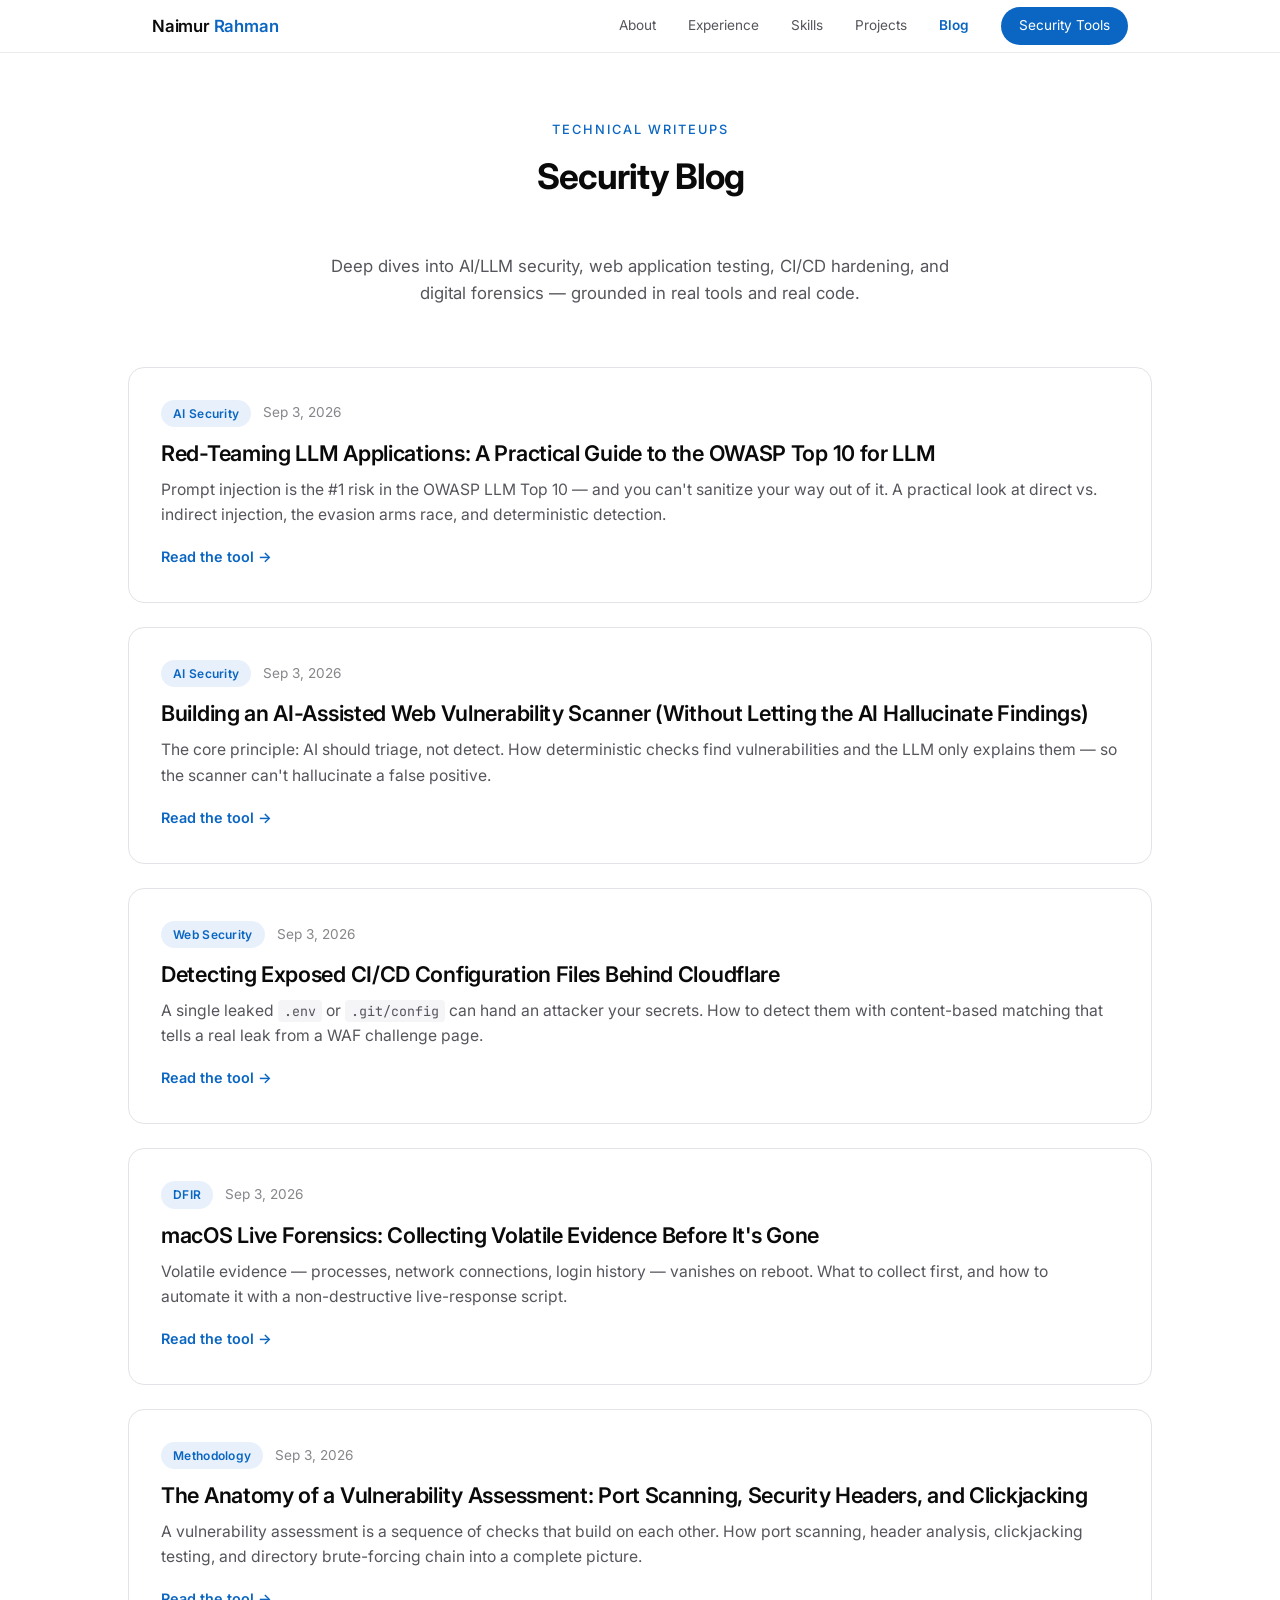
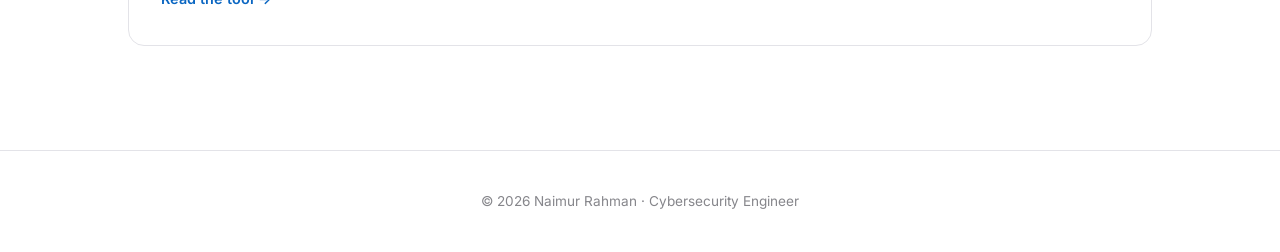
==== blog.html @ 27b48633 "Add security blog page with 5 technical writeups + SEO" ====
<!DOCTYPE html>
<html lang="en">
<head>
<meta charset="UTF-8">
<meta name="viewport" content="width=device-width, initial-scale=1.0">
<title>Security Blog — Naimur Rahman | AI Security, Pentesting &amp; Forensics Writeups</title>
<meta name="description" content="Technical security writeups by Naimur Rahman — LLM red-teaming, AI-assisted vulnerability scanning, CI/CD config disclosure, macOS forensics, and vulnerability assessment methodology.">
<meta name="keywords" content="LLM security, prompt injection, AI red teaming, vulnerability scanner, CI/CD security, macOS forensics, penetration testing writeup, security blog, Naimur Rahman">
<meta name="author" content="Naimur Rahman">
<meta name="robots" content="index, follow, max-image-preview:large, max-snippet:-1">
<meta name="theme-color" content="#0a66c2">
<link rel="canonical" href="https://naimurrahman04.github.io/blog.html">

<!-- Open Graph -->
<meta property="og:type" content="website">
<meta property="og:site_name" content="Naimur Rahman — Cybersecurity Engineer">
<meta property="og:title" content="Security Blog — Naimur Rahman">
<meta property="og:description" content="Technical writeups on LLM security, AI-assisted scanning, CI/CD disclosure, macOS forensics, and vulnerability assessment.">
<meta property="og:url" content="https://naimurrahman04.github.io/blog.html">
<meta property="og:image" content="https://naimurrahman04.github.io/og-image.png">
<meta property="og:image:width" content="1200">
<meta property="og:image:height" content="630">
<meta property="og:image:alt" content="Naimur Rahman — Cybersecurity Engineer portfolio">
<meta property="og:locale" content="en_US">

<!-- Twitter Card -->
<meta name="twitter:card" content="summary_large_image">
<meta name="twitter:title" content="Security Blog — Naimur Rahman">
<meta name="twitter:description" content="Technical writeups on LLM security, AI-assisted scanning, CI/CD disclosure, macOS forensics, and vulnerability assessment.">
<meta name="twitter:image" content="https://naimurrahman04.github.io/og-image.png">
<meta name="twitter:image:alt" content="Naimur Rahman — Cybersecurity Engineer portfolio">

<!-- Favicon -->
<link rel="icon" type="image/svg+xml" href="favicon.svg">
<link rel="apple-touch-icon" href="apple-touch-icon.png">

<!-- Fonts -->
<link rel="preconnect" href="https://fonts.googleapis.com">
<link rel="preconnect" href="https://fonts.gstatic.com" crossorigin>
<link href="https://fonts.googleapis.com/css2?family=Inter:wght@300;400;500;600;700&family=JetBrains+Mono:wght@400;500&display=swap" rel="stylesheet">
<link rel="stylesheet" href="style.css">
<link rel="stylesheet" href="blog.css">

<!-- Structured Data: Blog -->
<script type="application/ld+json">
{
  "@context": "https://schema.org",
  "@type": "Blog",
  "name": "Naimur Rahman — Security Blog",
  "url": "https://naimurrahman04.github.io/blog.html",
  "author": {
    "@type": "Person",
    "name": "Naimur Rahman",
    "url": "https://naimurrahman04.github.io/"
  },
  "blogPost": [
    {
      "@type": "BlogPosting",
      "headline": "Red-Teaming LLM Applications: A Practical Guide to the OWASP Top 10 for LLM",
      "url": "https://naimurrahman04.github.io/blog.html#llm-sec",
      "datePublished": "2026-09-03",
      "author": {"@type": "Person", "name": "Naimur Rahman"},
      "keywords": "LLM security, prompt injection, OWASP LLM Top 10, AI red teaming"
    },
    {
      "@type": "BlogPosting",
      "headline": "Building an AI-Assisted Web Vulnerability Scanner (Without Letting the AI Hallucinate Findings)",
      "url": "https://naimurrahman04.github.io/blog.html#ai-vapt",
      "datePublished": "2026-09-03",
      "author": {"@type": "Person", "name": "Naimur Rahman"},
      "keywords": "AI security, vulnerability scanner, LLM triage, web security"
    },
    {
      "@type": "BlogPosting",
      "headline": "Detecting Exposed CI/CD Configuration Files Behind Cloudflare",
      "url": "https://naimurrahman04.github.io/blog.html#cicd",
      "datePublished": "2026-09-03",
      "author": {"@type": "Person", "name": "Naimur Rahman"},
      "keywords": "CI/CD security, Cloudflare, Nuclei, config disclosure"
    },
    {
      "@type": "BlogPosting",
      "headline": "macOS Live Forensics: Collecting Volatile Evidence Before It's Gone",
      "url": "https://naimurrahman04.github.io/blog.html#mac-forensic",
      "datePublished": "2026-09-03",
      "author": {"@type": "Person", "name": "Naimur Rahman"},
      "keywords": "macOS forensics, DFIR, live response, incident response"
    },
    {
      "@type": "BlogPosting",
      "headline": "The Anatomy of a Vulnerability Assessment: Port Scanning, Security Headers, and Clickjacking",
      "url": "https://naimurrahman04.github.io/blog.html#va-master",
      "datePublished": "2026-09-03",
      "author": {"@type": "Person", "name": "Naimur Rahman"},
      "keywords": "vulnerability assessment, port scanning, security headers, clickjacking"
    }
  ]
}
</script>
</head>
<body>

<nav class="nav" id="nav">
  <div class="nav-inner">
    <a href="index.html" class="logo">Naimur<span class="logo-accent"> Rahman</span></a>
    <button class="hamburger" id="hamburger" aria-label="Menu">
      <span></span><span></span><span></span>
    </button>
    <div class="nav-links" id="navLinks">
      <a href="index.html#about">About</a>
      <a href="index.html#experience">Experience</a>
      <a href="index.html#skills">Skills</a>
      <a href="index.html#projects">Projects</a>
      <a href="blog.html" class="active">Blog</a>
      <a href="tools.html" class="nav-cta">Security Tools</a>
    </div>
  </div>
</nav>

<header class="blog-hero">
  <div class="section-inner">
    <span class="section-eyebrow">Technical Writeups</span>
    <h1 class="section-title">Security Blog</h1>
    <p class="blog-intro">Deep dives into AI/LLM security, web application testing, CI/CD hardening, and digital forensics — grounded in real tools and real code.</p>
  </div>
</header>

<main class="blog-list">
  <div class="section-inner">

    <article class="blog-card" id="llm-sec">
      <div class="blog-meta">
        <span class="blog-tag">AI Security</span>
        <span class="blog-date">Sep 3, 2026</span>
      </div>
      <h2>Red-Teaming LLM Applications: A Practical Guide to the OWASP Top 10 for LLM</h2>
      <p>Prompt injection is the #1 risk in the OWASP LLM Top 10 — and you can't sanitize your way out of it. A practical look at direct vs. indirect injection, the evasion arms race, and deterministic detection.</p>
      <a class="blog-read" href="https://github.com/naimurrahman04/llm-sec" target="_blank" rel="noopener">Read the tool →</a>
    </article>

    <article class="blog-card" id="ai-vapt">
      <div class="blog-meta">
        <span class="blog-tag">AI Security</span>
        <span class="blog-date">Sep 3, 2026</span>
      </div>
      <h2>Building an AI-Assisted Web Vulnerability Scanner (Without Letting the AI Hallucinate Findings)</h2>
      <p>The core principle: AI should triage, not detect. How deterministic checks find vulnerabilities and the LLM only explains them — so the scanner can't hallucinate a false positive.</p>
      <a class="blog-read" href="https://github.com/naimurrahman04/ai-vapt" target="_blank" rel="noopener">Read the tool →</a>
    </article>

    <article class="blog-card" id="cicd">
      <div class="blog-meta">
        <span class="blog-tag">Web Security</span>
        <span class="blog-date">Sep 3, 2026</span>
      </div>
      <h2>Detecting Exposed CI/CD Configuration Files Behind Cloudflare</h2>
      <p>A single leaked <code>.env</code> or <code>.git/config</code> can hand an attacker your secrets. How to detect them with content-based matching that tells a real leak from a WAF challenge page.</p>
      <a class="blog-read" href="https://github.com/naimurrahman04/cicd-config-disclosure" target="_blank" rel="noopener">Read the tool →</a>
    </article>

    <article class="blog-card" id="mac-forensic">
      <div class="blog-meta">
        <span class="blog-tag">DFIR</span>
        <span class="blog-date">Sep 3, 2026</span>
      </div>
      <h2>macOS Live Forensics: Collecting Volatile Evidence Before It's Gone</h2>
      <p>Volatile evidence — processes, network connections, login history — vanishes on reboot. What to collect first, and how to automate it with a non-destructive live-response script.</p>
      <a class="blog-read" href="https://github.com/naimurrahman04/mac-forensic" target="_blank" rel="noopener">Read the tool →</a>
    </article>

    <article class="blog-card" id="va-master">
      <div class="blog-meta">
        <span class="blog-tag">Methodology</span>
        <span class="blog-date">Sep 3, 2026</span>
      </div>
      <h2>The Anatomy of a Vulnerability Assessment: Port Scanning, Security Headers, and Clickjacking</h2>
      <p>A vulnerability assessment is a sequence of checks that build on each other. How port scanning, header analysis, clickjacking testing, and directory brute-forcing chain into a complete picture.</p>
      <a class="blog-read" href="https://github.com/naimurrahman04/VA-Master-tool" target="_blank" rel="noopener">Read the tool →</a>
    </article>

  </div>
</main>

<footer class="footer">
  <p>© 2026 Naimur Rahman · Cybersecurity Engineer</p>
</footer>

<script src="script.js?v=2"></script>
</body>
</html>
---- style.css ----
:root {
  --bg: #ffffff;
  --bg-soft: #f5f5f7;
  --text: #0a0a0a;
  --text-dim: #55555c;
  --text-faint: #86868b;
  --border: #e3e3e8;
  --accent: #0a66c2;
  --accent-hover: #004182;
  --accent-soft: #e8f1fb;
  --mono: 'JetBrains Mono', monospace;
  --sans: 'Inter', -apple-system, BlinkMacSystemFont, 'Segoe UI', sans-serif;
}

* { margin: 0; padding: 0; box-sizing: border-box; }

html { scroll-behavior: smooth; }

body {
  background: var(--bg);
  color: var(--text);
  font-family: var(--sans);
  line-height: 1.6;
  -webkit-font-smoothing: antialiased;
  font-size: 17px;
}

/* ===== Nav ===== */
.nav {
  position: fixed;
  top: 0; left: 0; right: 0;
  z-index: 100;
  background: rgba(255,255,255,0.8);
  backdrop-filter: saturate(180%) blur(20px);
  -webkit-backdrop-filter: saturate(180%) blur(20px);
  border-bottom: 1px solid rgba(0,0,0,0.08);
}
.nav-inner {
  max-width: 1024px;
  margin: 0 auto;
  padding: 0 24px;
  height: 52px;
  display: flex;
  align-items: center;
  justify-content: space-between;
}
.logo {
  font-size: 1.05rem;
  font-weight: 600;
  color: var(--text);
  text-decoration: none;
  letter-spacing: -0.2px;
}
.logo-accent { color: var(--accent); }
.nav-links { display: flex; align-items: center; gap: 32px; }
.nav-links a {
  color: var(--text-dim);
  text-decoration: none;
  font-size: 0.85rem;
  font-weight: 400;
  transition: color 0.2s;
}
.nav-links a:hover { color: var(--text); }
.nav-cta {
  color: #fff !important;
  background: var(--accent);
  font-weight: 500;
  padding: 8px 18px;
  border-radius: 980px;
  transition: background 0.2s;
}
.nav-cta:hover { background: var(--accent-hover); color: #fff !important; }

/* Hamburger */
.hamburger {
  display: none;
  flex-direction: column;
  gap: 5px;
  background: none;
  border: none;
  cursor: pointer;
  padding: 4px;
}
.hamburger span {
  width: 20px; height: 1.5px;
  background: var(--text);
  transition: all 0.3s;
}
.hamburger.active span:nth-child(1) { transform: translateY(6.5px) rotate(45deg); }
.hamburger.active span:nth-child(2) { opacity: 0; }
.hamburger.active span:nth-child(3) { transform: translateY(-6.5px) rotate(-45deg); }

/* ===== Hero ===== */
.hero {
  padding: 160px 24px 120px;
  text-align: center;
  background: linear-gradient(180deg, #fafbfc 0%, #ffffff 100%);
}
.hero-inner { max-width: 800px; margin: 0 auto; }
.hero-eyebrow {
  font-size: 1.05rem;
  color: var(--accent);
  font-weight: 500;
  margin-bottom: 12px;
  animation: fadeUp 0.7s ease both;
}
.hero-title {
  font-size: clamp(3rem, 8vw, 5rem);
  font-weight: 700;
  letter-spacing: -2px;
  line-height: 1.05;
  margin-bottom: 24px;
  animation: fadeUp 0.7s ease 0.1s both;
}
.hero-desc {
  font-size: 1.25rem;
  color: var(--text-dim);
  max-width: 640px;
  margin: 0 auto 40px;
  line-height: 1.5;
  animation: fadeUp 0.7s ease 0.2s both;
}
.hero-cta {
  display: flex;
  gap: 16px;
  justify-content: center;
  flex-wrap: wrap;
  margin-bottom: 72px;
  animation: fadeUp 0.7s ease 0.3s both;
}
.hero-stats {
  display: grid;
  grid-template-columns: repeat(4, 1fr);
  gap: 24px;
  max-width: 720px;
  margin: 0 auto;
  animation: fadeUp 0.7s ease 0.4s both;
}

@keyframes fadeUp {
  from { opacity: 0; transform: translateY(24px); }
  to { opacity: 1; transform: translateY(0); }
}

.btn {
  padding: 12px 24px;
  border-radius: 980px;
  font-size: 0.95rem;
  font-weight: 500;
  text-decoration: none;
  transition: all 0.2s;
  cursor: pointer;
  display: inline-block;
}
.btn-primary {
  background: var(--accent);
  color: #fff;
}
.btn-primary:hover { background: var(--accent-hover); }
.btn-secondary {
  background: var(--text);
  color: #fff;
}
.btn-secondary:hover { background: #000; }
.btn-ghost {
  color: var(--accent);
  border: 1px solid var(--accent);
}
.btn-ghost:hover { background: var(--accent-soft); }

.stat { text-align: center; }
.stat-num {
  font-size: 2.2rem;
  font-weight: 700;
  letter-spacing: -1px;
  color: var(--text);
  display: block;
}
.stat-label {
  font-size: 0.85rem;
  color: var(--text-dim);
  margin-top: 4px;
}

/* ===== Sections ===== */
.section { padding: 100px 24px; }
.section:nth-child(even) { background: var(--bg-soft); }
.section-inner { max-width: 1024px; margin: 0 auto; }
.section-title {
  font-size: 2.2rem;
  font-weight: 700;
  letter-spacing: -1px;
  margin-bottom: 48px;
  text-align: center;
}
.section-eyebrow {
  display: block;
  text-align: center;
  font-size: 0.8rem;
  font-weight: 500;
  letter-spacing: 2px;
  text-transform: uppercase;
  color: var(--accent);
  margin-bottom: 8px;
}

/* Scroll reveal */
.reveal {
  opacity: 0;
  transform: translateY(28px);
  transition: opacity 0.7s cubic-bezier(0.16, 1, 0.3, 1), transform 0.7s cubic-bezier(0.16, 1, 0.3, 1);
}
.reveal.visible {
  opacity: 1;
  transform: translateY(0);
}

/* About */
.about-text { max-width: 720px; margin: 0 auto 40px; }
.about-text p { color: var(--text-dim); margin-bottom: 20px; }
.about-text .lead {
  font-size: 1.3rem;
  color: var(--text);
  font-weight: 500;
  line-height: 1.4;
}
.tag-cloud {
  display: flex;
  flex-wrap: wrap;
  gap: 10px;
  justify-content: center;
  max-width: 720px;
  margin: 0 auto;
}
.tag {
  font-size: 0.8rem;
  color: var(--text-dim);
  border: 1px solid var(--border);
  padding: 6px 16px;
  border-radius: 980px;
  background: #fff;
}

/* Timeline */
.timeline { max-width: 720px; margin: 0 auto; }
.tl-item {
  padding: 0 0 48px 32px;
  border-left: 1px solid var(--border);
  position: relative;
  margin-left: 8px;
}
.tl-item:last-child { padding-bottom: 0; }
.tl-item::before {
  content: '';
  position: absolute;
  left: -5px; top: 6px;
  width: 9px; height: 9px;
  border-radius: 50%;
  background: var(--accent);
}
.tl-head {
  display: flex;
  flex-wrap: wrap;
  align-items: baseline;
  gap: 8px 16px;
  margin-bottom: 4px;
}
.tl-head h3 { font-size: 1.2rem; font-weight: 600; letter-spacing: -0.3px; }
.tl-company { color: var(--accent); font-weight: 500; font-size: 0.95rem; }
.tl-date { margin-left: auto; font-size: 0.85rem; color: var(--text-faint); }
.tl-loc { color: var(--text-faint); font-size: 0.9rem; margin-bottom: 12px; }
.tl-item ul { list-style: none; }
.tl-item li {
  color: var(--text-dim);
  font-size: 0.95rem;
  margin-bottom: 8px;
  padding-left: 18px;
  position: relative;
}
.tl-item li::before {
  content: '';
  position: absolute;
  left: 0; top: 10px;
  width: 6px; height: 6px;
  border-radius: 50%;
  background: var(--text-faint);
}

/* Skills */
.skills-grid {
  display: grid;
  grid-template-columns: repeat(2, 1fr);
  gap: 24px;
}
.skill-card {
  background: #fff;
  border: 1px solid var(--border);
  border-radius: 18px;
  padding: 32px;
  transition: all 0.25s;
}
.skill-card:hover {
  transform: translateY(-4px);
  box-shadow: 0 12px 32px rgba(0,0,0,0.08);
}
.skill-card h3 { font-size: 1.1rem; font-weight: 600; margin-bottom: 12px; letter-spacing: -0.2px; }
.skill-card p { color: var(--text-dim); font-size: 0.9rem; line-height: 1.6; }

/* Projects */
.projects-grid {
  display: grid;
  grid-template-columns: repeat(2, 1fr);
  gap: 24px;
}
.project-card {
  background: #fff;
  border: 1px solid var(--border);
  border-radius: 18px;
  padding: 32px;
  text-decoration: none;
  color: var(--text);
  transition: all 0.25s;
  display: block;
}
.project-card:hover {
  transform: translateY(-4px);
  box-shadow: 0 12px 32px rgba(0,0,0,0.08);
}
.project-card h3 { font-size: 1.15rem; font-weight: 600; margin-bottom: 8px; letter-spacing: -0.2px; }
.project-card p { color: var(--text-dim); font-size: 0.9rem; margin-bottom: 16px; }
.project-stack {
  font-family: var(--mono);
  font-size: 0.75rem;
  color: var(--accent);
}

/* Certs */
.certs-grid {
  display: grid;
  grid-template-columns: repeat(3, 1fr);
  gap: 24px;
  margin-bottom: 64px;
}
.cert-card {
  background: #fff;
  border: 1px solid var(--border);
  border-radius: 18px;
  padding: 28px;
  transition: all 0.25s;
}
.cert-card:hover {
  transform: translateY(-4px);
  box-shadow: 0 12px 32px rgba(0,0,0,0.08);
}
.cert-card h3 { font-size: 1rem; font-weight: 600; margin-bottom: 8px; letter-spacing: -0.2px; }
.cert-card p { color: var(--text-dim); font-size: 0.85rem; }

.two-col {
  display: grid;
  grid-template-columns: 1fr 1fr;
  gap: 48px;
  margin-bottom: 64px;
}
.achievements h3, .training h3, .languages h3 {
  font-size: 1.2rem;
  font-weight: 600;
  margin-bottom: 20px;
  letter-spacing: -0.2px;
}
.achievements ul, .training ul { list-style: none; }
.achievements li, .training li {
  color: var(--text-dim);
  font-size: 0.95rem;
  margin-bottom: 12px;
  padding-left: 18px;
  position: relative;
}
.achievements li::before, .training li::before {
  content: '';
  position: absolute;
  left: 0; top: 10px;
  width: 6px; height: 6px;
  border-radius: 50%;
  background: var(--accent);
}

.lang-grid {
  display: grid;
  grid-template-columns: repeat(3, 1fr);
  gap: 24px;
}
.lang-card {
  background: #fff;
  border: 1px solid var(--border);
  border-radius: 18px;
  padding: 24px;
  display: flex;
  flex-direction: column;
  gap: 4px;
  transition: all 0.25s;
}
.lang-card:hover {
  transform: translateY(-4px);
  box-shadow: 0 12px 32px rgba(0,0,0,0.08);
}
.lang-name { font-weight: 600; font-size: 1rem; }
.lang-level { color: var(--accent); font-size: 0.85rem; }

/* News */
.news-intro {
  text-align: center;
  color: var(--text-dim);
  margin-bottom: 40px;
  font-size: 1.05rem;
}
.news-grid {
  display: grid;
  grid-template-columns: repeat(3, 1fr);
  gap: 24px;
}
.news-card {
  background: #fff;
  border: 1px solid var(--border);
  border-radius: 18px;
  padding: 28px;
  text-decoration: none;
  color: var(--text);
  display: flex;
  flex-direction: column;
  gap: 12px;
  transition: all 0.25s;
}
.news-card:hover {
  transform: translateY(-4px);
  box-shadow: 0 12px 32px rgba(0,0,0,0.08);
}
.news-source {
  font-family: var(--mono);
  font-size: 0.7rem;
  letter-spacing: 1px;
  text-transform: uppercase;
  color: var(--accent);
}
.news-title {
  font-size: 1.05rem;
  font-weight: 600;
  line-height: 1.4;
  letter-spacing: -0.2px;
}
.news-date {
  margin-top: auto;
  font-size: 0.8rem;
  color: var(--text-faint);
}
.news-loading {
  grid-column: 1 / -1;
  text-align: center;
  color: var(--text-faint);
  padding: 40px;
  font-size: 0.95rem;
}
.news-error {
  grid-column: 1 / -1;
  text-align: center;
  color: var(--text-faint);
  padding: 40px;
  font-size: 0.95rem;
}

/* Threat Map */
.threatmap-wrap {
  border: 1px solid var(--border);
  border-radius: 18px;
  overflow: hidden;
  background: #0a0a0a;
  box-shadow: 0 12px 32px rgba(0,0,0,0.08);
}
.threatmap-frame {
  display: block;
  width: 100%;
  height: 560px;
  border: 0;
}

/* Contact */
.contact-intro {
  text-align: center;
  color: var(--text-dim);
  margin-bottom: 40px;
  font-size: 1.1rem;
}
.contact-grid {
  display: grid;
  grid-template-columns: repeat(4, 1fr);
  gap: 24px;
}
.contact-card {
  background: #fff;
  border: 1px solid var(--border);
  border-radius: 18px;
  padding: 28px;
  text-decoration: none;
  display: flex;
  flex-direction: column;
  gap: 6px;
  transition: all 0.25s;
}
.contact-card:hover { transform: translateY(-4px); box-shadow: 0 12px 32px rgba(0,0,0,0.08); }
.contact-label {
  font-size: 0.75rem;
  color: var(--text-faint);
  text-transform: uppercase;
  letter-spacing: 0.5px;
}
.contact-value { font-size: 0.95rem; color: var(--text); font-weight: 500; }

/* Footer */
.footer {
  text-align: center;
  padding: 40px 24px;
  border-top: 1px solid var(--border);
  color: var(--text-faint);
  font-size: 0.85rem;
}

/* ===== Responsive ===== */
@media (max-width: 900px) {
  .skills-grid, .projects-grid { grid-template-columns: 1fr; }
  .certs-grid { grid-template-columns: repeat(2, 1fr); }
  .news-grid { grid-template-columns: repeat(2, 1fr); }
  .contact-grid { grid-template-columns: repeat(2, 1fr); }
  .two-col { grid-template-columns: 1fr; }
  .hero-stats { grid-template-columns: repeat(2, 1fr); }
}

@media (max-width: 640px) {
  .nav-inner { padding: 0 16px; }
  .hamburger { display: flex; }
  .nav-links {
    position: fixed;
    top: 0; right: -100%;
    width: 80%;
    max-width: 320px;
    height: 100vh;
    background: #fff;
    flex-direction: column;
    align-items: flex-start;
    justify-content: center;
    gap: 28px;
    padding: 40px;
    transition: right 0.3s ease;
    border-left: 1px solid var(--border);
  }
  .nav-links.open { right: 0; }
  .nav-links a { font-size: 1.1rem; }

  .hero { padding: 120px 20px 80px; }
  .hero-title { font-size: 2.6rem; }
  .hero-desc { font-size: 1.05rem; }
  .hero-cta { flex-direction: column; align-items: stretch; }
  .btn { text-align: center; }

  .section { padding: 64px 20px; }
  .section-title { font-size: 1.8rem; }
  .certs-grid, .contact-grid, .lang-grid { grid-template-columns: 1fr; }
  .news-grid { grid-template-columns: 1fr; }
  .threatmap-frame { height: 380px; }
  .tl-head { flex-direction: column; gap: 4px; }
  .tl-date { margin-left: 0; }
}
---- blog.css ----
/* ===== Blog page ===== */
.blog-hero {
  padding: 120px 0 40px;
  text-align: center;
}
.blog-intro {
  max-width: 640px;
  margin: 12px auto 0;
  color: var(--text-dim);
  font-size: 1.05rem;
}
.blog-list {
  padding: 20px 0 80px;
}
.blog-card {
  background: var(--bg);
  border: 1px solid var(--border);
  border-radius: 16px;
  padding: 32px;
  margin-bottom: 24px;
  transition: box-shadow 0.2s ease, transform 0.2s ease;
}
.blog-card:hover {
  box-shadow: 0 8px 30px rgba(0,0,0,0.08);
  transform: translateY(-2px);
}
.blog-meta {
  display: flex;
  align-items: center;
  gap: 12px;
  margin-bottom: 12px;
}
.blog-tag {
  background: var(--accent-soft);
  color: var(--accent);
  font-size: 0.75rem;
  font-weight: 600;
  padding: 4px 12px;
  border-radius: 999px;
  letter-spacing: 0.3px;
}
.blog-date {
  color: var(--text-faint);
  font-size: 0.85rem;
}
.blog-card h2 {
  font-size: 1.35rem;
  font-weight: 600;
  letter-spacing: -0.3px;
  margin-bottom: 10px;
  line-height: 1.3;
}
.blog-card p {
  color: var(--text-dim);
  font-size: 0.98rem;
  margin-bottom: 16px;
}
.blog-card code {
  font-family: var(--mono);
  font-size: 0.85em;
  background: var(--bg-soft);
  padding: 2px 6px;
  border-radius: 4px;
}
.blog-read {
  color: var(--accent);
  font-weight: 600;
  font-size: 0.9rem;
  text-decoration: none;
}
.blog-read:hover {
  color: var(--accent-hover);
  text-decoration: underline;
}
.nav-links a.active {
  color: var(--accent);
  font-weight: 600;
}

@media (max-width: 640px) {
  .blog-hero { padding: 100px 0 30px; }
  .blog-card { padding: 24px; }
  .blog-card h2 { font-size: 1.2rem; }
}
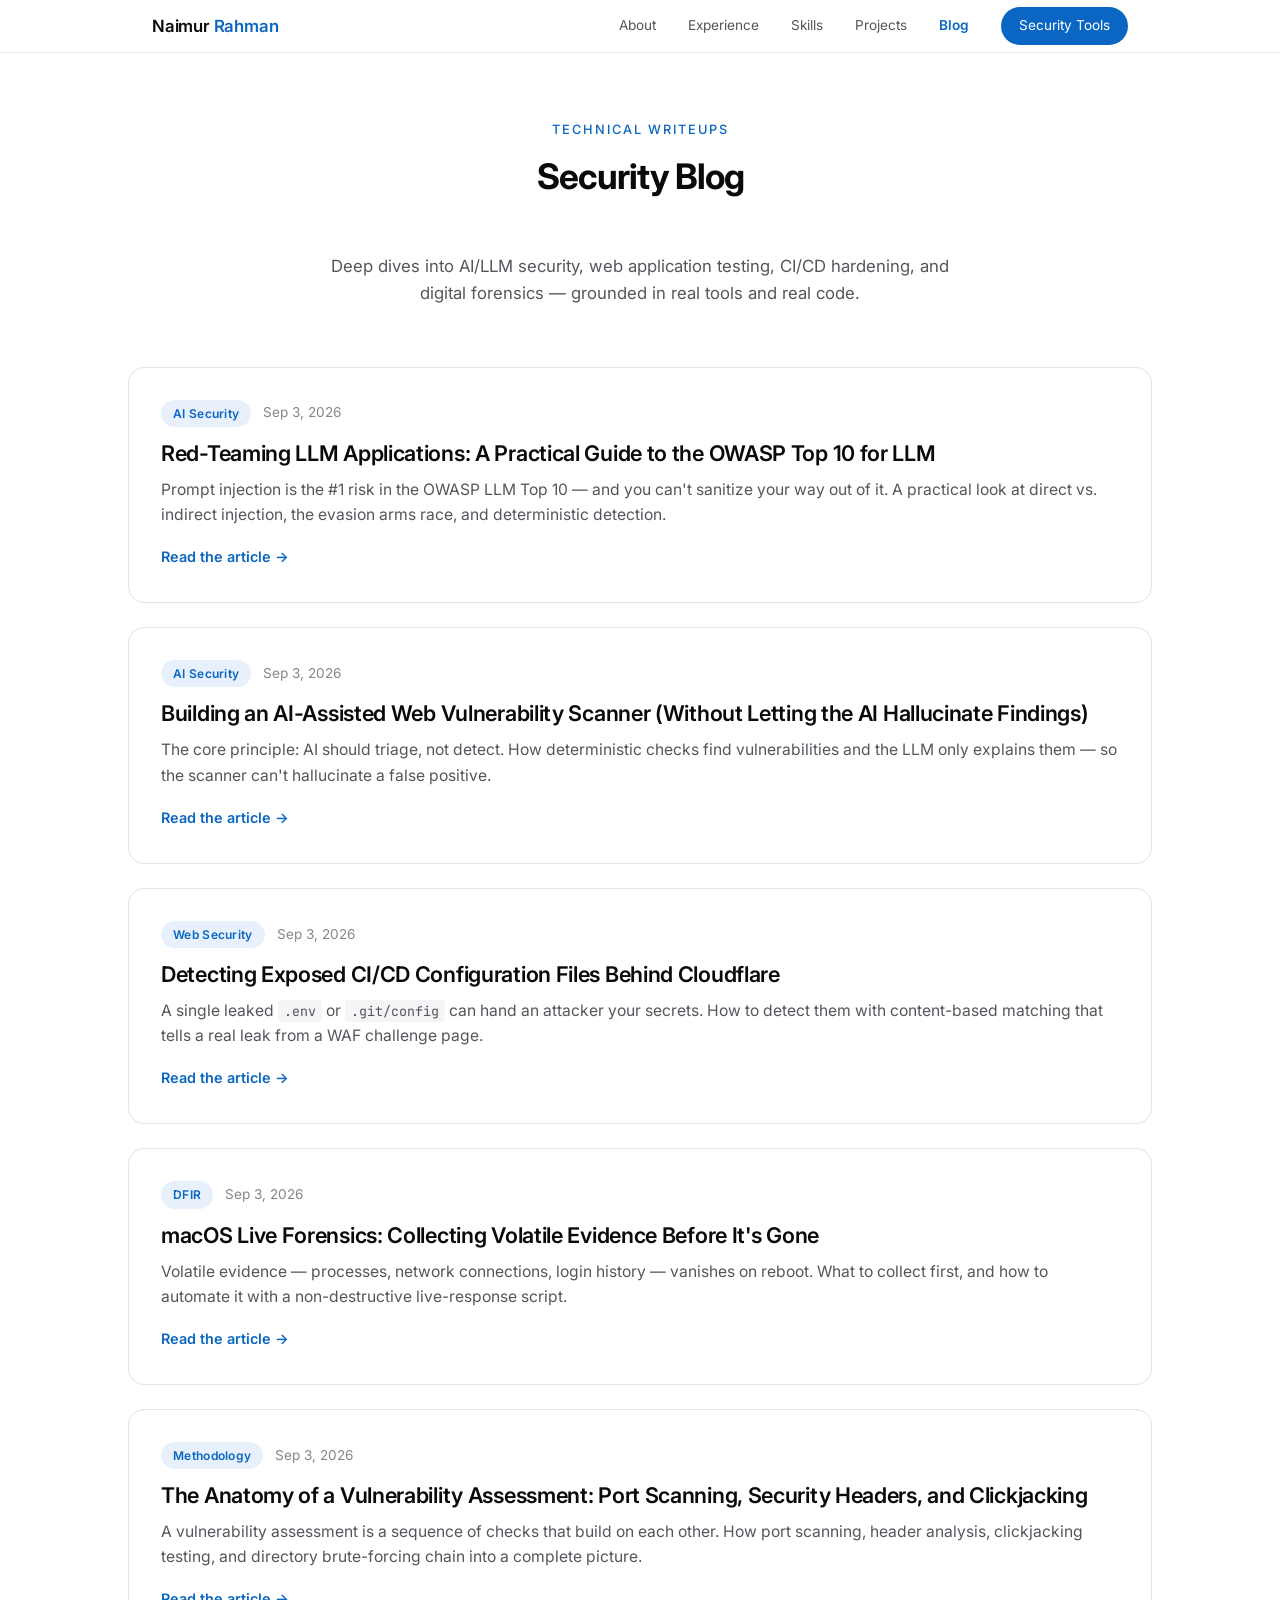
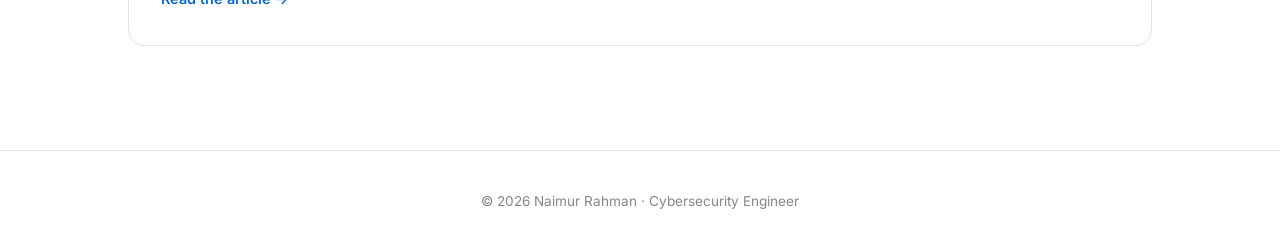
==== commit c3cea40a: "Add individual blog post pages + auto-build GitHub Action" ====
--- a/blog.html
+++ b/blog.html
@@ -133,9 +133,9 @@
         <span class="blog-tag">AI Security</span>
         <span class="blog-date">Sep 3, 2026</span>
       </div>
-      <h2>Red-Teaming LLM Applications: A Practical Guide to the OWASP Top 10 for LLM</h2>
+      <h2><a href="blog/llm-sec-red-teaming.html">Red-Teaming LLM Applications: A Practical Guide to the OWASP Top 10 for LLM</a></h2>
       <p>Prompt injection is the #1 risk in the OWASP LLM Top 10 — and you can't sanitize your way out of it. A practical look at direct vs. indirect injection, the evasion arms race, and deterministic detection.</p>
-      <a class="blog-read" href="https://github.com/naimurrahman04/llm-sec" target="_blank" rel="noopener">Read the tool →</a>
+      <a class="blog-read" href="blog/llm-sec-red-teaming.html">Read the article →</a>
     </article>
 
     <article class="blog-card" id="ai-vapt">
@@ -143,9 +143,9 @@
         <span class="blog-tag">AI Security</span>
         <span class="blog-date">Sep 3, 2026</span>
       </div>
-      <h2>Building an AI-Assisted Web Vulnerability Scanner (Without Letting the AI Hallucinate Findings)</h2>
+      <h2><a href="blog/ai-vapt-scanner.html">Building an AI-Assisted Web Vulnerability Scanner (Without Letting the AI Hallucinate Findings)</a></h2>
       <p>The core principle: AI should triage, not detect. How deterministic checks find vulnerabilities and the LLM only explains them — so the scanner can't hallucinate a false positive.</p>
-      <a class="blog-read" href="https://github.com/naimurrahman04/ai-vapt" target="_blank" rel="noopener">Read the tool →</a>
+      <a class="blog-read" href="blog/ai-vapt-scanner.html">Read the article →</a>
     </article>
 
     <article class="blog-card" id="cicd">
@@ -153,9 +153,9 @@
         <span class="blog-tag">Web Security</span>
         <span class="blog-date">Sep 3, 2026</span>
       </div>
-      <h2>Detecting Exposed CI/CD Configuration Files Behind Cloudflare</h2>
+      <h2><a href="blog/cicd-config-disclosure.html">Detecting Exposed CI/CD Configuration Files Behind Cloudflare</a></h2>
       <p>A single leaked <code>.env</code> or <code>.git/config</code> can hand an attacker your secrets. How to detect them with content-based matching that tells a real leak from a WAF challenge page.</p>
-      <a class="blog-read" href="https://github.com/naimurrahman04/cicd-config-disclosure" target="_blank" rel="noopener">Read the tool →</a>
+      <a class="blog-read" href="blog/cicd-config-disclosure.html">Read the article →</a>
     </article>
 
     <article class="blog-card" id="mac-forensic">
@@ -163,9 +163,9 @@
         <span class="blog-tag">DFIR</span>
         <span class="blog-date">Sep 3, 2026</span>
       </div>
-      <h2>macOS Live Forensics: Collecting Volatile Evidence Before It's Gone</h2>
+      <h2><a href="blog/mac-forensic-live-response.html">macOS Live Forensics: Collecting Volatile Evidence Before It's Gone</a></h2>
       <p>Volatile evidence — processes, network connections, login history — vanishes on reboot. What to collect first, and how to automate it with a non-destructive live-response script.</p>
-      <a class="blog-read" href="https://github.com/naimurrahman04/mac-forensic" target="_blank" rel="noopener">Read the tool →</a>
+      <a class="blog-read" href="blog/mac-forensic-live-response.html">Read the article →</a>
     </article>
 
     <article class="blog-card" id="va-master">
@@ -173,9 +173,9 @@
         <span class="blog-tag">Methodology</span>
         <span class="blog-date">Sep 3, 2026</span>
       </div>
-      <h2>The Anatomy of a Vulnerability Assessment: Port Scanning, Security Headers, and Clickjacking</h2>
+      <h2><a href="blog/va-master-tool-anatomy.html">The Anatomy of a Vulnerability Assessment: Port Scanning, Security Headers, and Clickjacking</a></h2>
       <p>A vulnerability assessment is a sequence of checks that build on each other. How port scanning, header analysis, clickjacking testing, and directory brute-forcing chain into a complete picture.</p>
-      <a class="blog-read" href="https://github.com/naimurrahman04/VA-Master-tool" target="_blank" rel="noopener">Read the tool →</a>
+      <a class="blog-read" href="blog/va-master-tool-anatomy.html">Read the article →</a>
     </article>
 
   </div>
--- a/blog.css
+++ b/blog.css
@@ -50,6 +50,13 @@
   margin-bottom: 10px;
   line-height: 1.3;
 }
+.blog-card h2 a {
+  color: var(--text);
+  text-decoration: none;
+}
+.blog-card h2 a:hover {
+  color: var(--accent);
+}
 .blog-card p {
   color: var(--text-dim);
   font-size: 0.98rem;
@@ -77,6 +84,134 @@
   font-weight: 600;
 }
 
+/* ===== Individual post page ===== */
+.post {
+  padding: 120px 0 60px;
+}
+.post-back {
+  display: inline-block;
+  color: var(--accent);
+  font-weight: 500;
+  font-size: 0.9rem;
+  text-decoration: none;
+  margin-bottom: 24px;
+}
+.post-back:hover {
+  color: var(--accent-hover);
+  text-decoration: underline;
+}
+.post-title {
+  font-size: 2rem;
+  font-weight: 700;
+  letter-spacing: -0.5px;
+  line-height: 1.25;
+  margin: 8px 0 16px;
+  max-width: 720px;
+}
+.blog-project {
+  display: inline-block;
+  background: var(--accent-soft);
+  color: var(--accent);
+  font-weight: 600;
+  font-size: 0.9rem;
+  padding: 8px 16px;
+  border-radius: 8px;
+  text-decoration: none;
+  margin-bottom: 28px;
+}
+.blog-project:hover {
+  background: #d8e8f8;
+}
+.post-body {
+  max-width: 720px;
+  color: var(--text);
+  font-size: 1.05rem;
+  line-height: 1.75;
+}
+.post-body h2 {
+  font-size: 1.5rem;
+  font-weight: 600;
+  letter-spacing: -0.3px;
+  margin: 40px 0 16px;
+  padding-top: 8px;
+}
+.post-body h3 {
+  font-size: 1.2rem;
+  font-weight: 600;
+  margin: 28px 0 12px;
+}
+.post-body p {
+  margin-bottom: 18px;
+}
+.post-body ul, .post-body ol {
+  margin: 0 0 18px 24px;
+}
+.post-body li {
+  margin-bottom: 8px;
+}
+.post-body code {
+  font-family: var(--mono);
+  font-size: 0.85em;
+  background: var(--bg-soft);
+  padding: 2px 6px;
+  border-radius: 4px;
+}
+.post-body pre {
+  background: #0a0a0a;
+  color: #e8e8e8;
+  padding: 20px;
+  border-radius: 10px;
+  overflow-x: auto;
+  margin: 0 0 20px;
+  font-size: 0.9rem;
+  line-height: 1.5;
+}
+.post-body pre code {
+  background: none;
+  color: inherit;
+  padding: 0;
+}
+.post-body a {
+  color: var(--accent);
+  text-decoration: none;
+}
+.post-body a:hover {
+  text-decoration: underline;
+}
+.post-body blockquote {
+  border-left: 3px solid var(--accent);
+  padding-left: 16px;
+  margin: 0 0 20px;
+  color: var(--text-dim);
+  font-style: italic;
+}
+.post-body table {
+  border-collapse: collapse;
+  margin: 0 0 20px;
+  width: 100%;
+  font-size: 0.95rem;
+}
+.post-body th, .post-body td {
+  border: 1px solid var(--border);
+  padding: 10px 14px;
+  text-align: left;
+}
+.post-body th {
+  background: var(--bg-soft);
+  font-weight: 600;
+}
+.post-body hr {
+  border: none;
+  border-top: 1px solid var(--border);
+  margin: 32px 0;
+}
+
+@media (max-width: 640px) {
+  .post { padding: 100px 0 40px; }
+  .post-title { font-size: 1.5rem; }
+  .post-body { font-size: 1rem; }
+}
+
 @media (max-width: 640px) {
   .blog-hero { padding: 100px 0 30px; }
   .blog-card { padding: 24px; }
